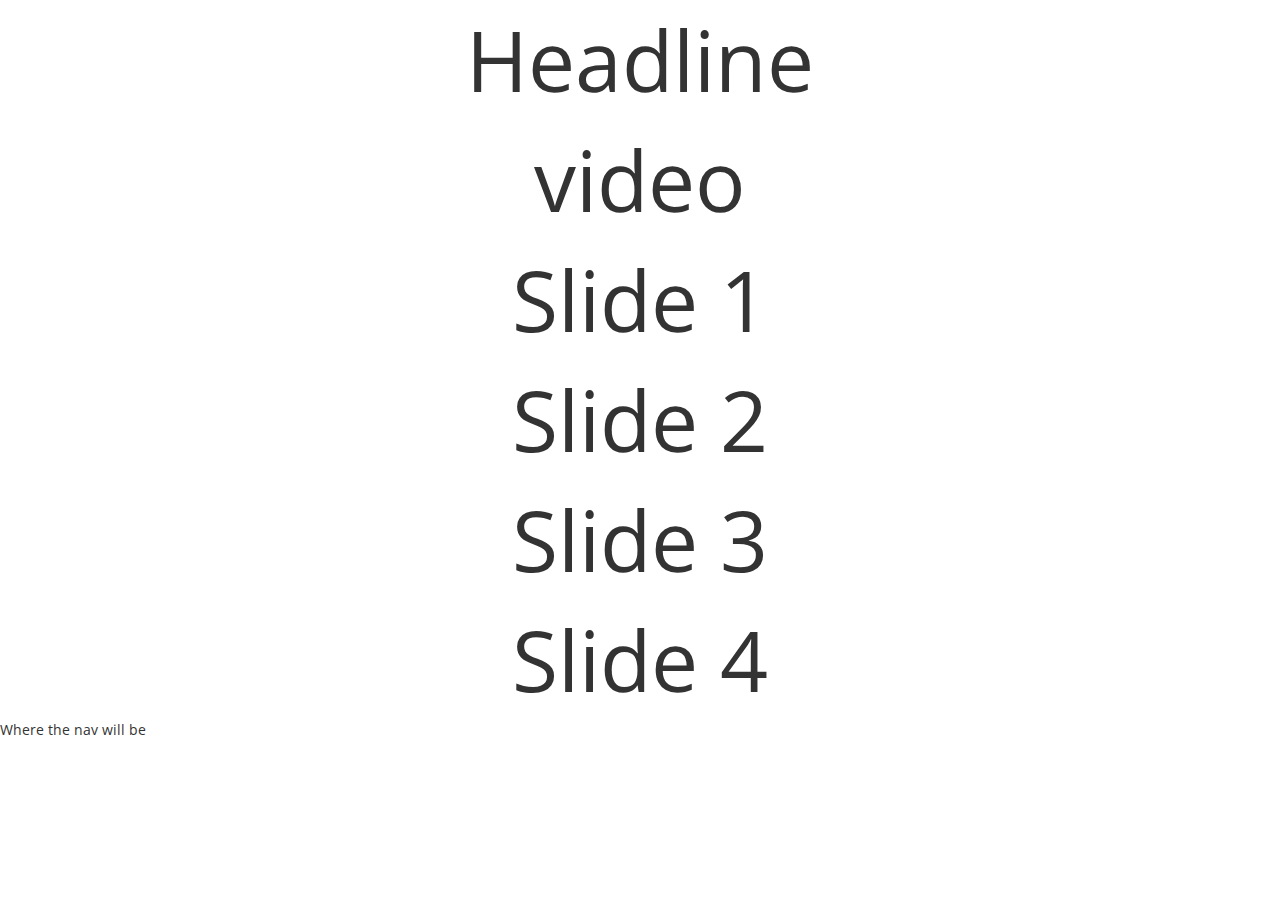
==== sodo/fullPage.js-master 2/index.html @ b24ce000 "horizontal" ====
<!DOCTYPE html>
<html>
<head>
  <link href='https://fonts.googleapis.com/css?family=Open+Sans' rel='stylesheet' type='text/css'>

  <link rel="stylesheet" type="text/css" href="jquery.fullPage.css" />

  <script src="http://ajax.googleapis.com/ajax/libs/jquery/1.11.1/jquery.min.js"></script>

  <script src="vendors/jquery.easings.min.js"></script>
  <link rel="stylesheet" href="http://maxcdn.bootstrapcdn.com/bootstrap/3.3.6/css/bootstrap.min.css">
  <script type="text/javascript" src="jquery.fullPage.js"></script>
  <link rel="stylesheet" type="text/css" href="sodo.css" />

  <script src="sodo.js"></script>
</head>
<body>
  <div id="fullpage">
    <div class="section">
        <div class="slide">Headline</div>
        <div class="slide">video</div>
        <div class="slide" id="slide1"> Slide 1 </div>
        <div class="slide" id="slide2"> Slide 2 </div>
        <div class="slide" id="slide3"> Slide 3 </div>
        <div class="slide" id="slide4"> Slide 4 </div>
    </div>
    <div id="nav">Where the nav will be</div>
    <div id="myProgressbar" class="progress">
        <div class="progress-bar" role="progressbar" aria-valuenow="0" aria-valuemin="0" aria-valuemax="100" style="width: 0%;">
          <span class="sr-only">0% Complete</span>
        </div>
    </div>
  </div>
</body>
</html>
---- sodo/fullPage.js-master 2/sodo.css ----
* {
  font-family:'Open Sans', Helvetica, sans-serif;
}

.section {
  font-size: 6em;
  text-align: center;
}

#slide1 {
  background-image: url('../pictures/muralpic_3.jpg');
}

#slide2 {
  background-image: url('../pictures/muralpic_6.jpg');
}

#slide3 {
  background-image: url('../pictures/muralpic_4.jpg');
}

#slide4 {
  background-image: url('../pictures/muralpic_5.jpg');
}

.slide {
  background-repeat: no-repeat;
  background-position: center;
  background-size: cover;
}

#myProgressbar{
  z-index: 999;
  position: fixed;
  top: 0%;
}
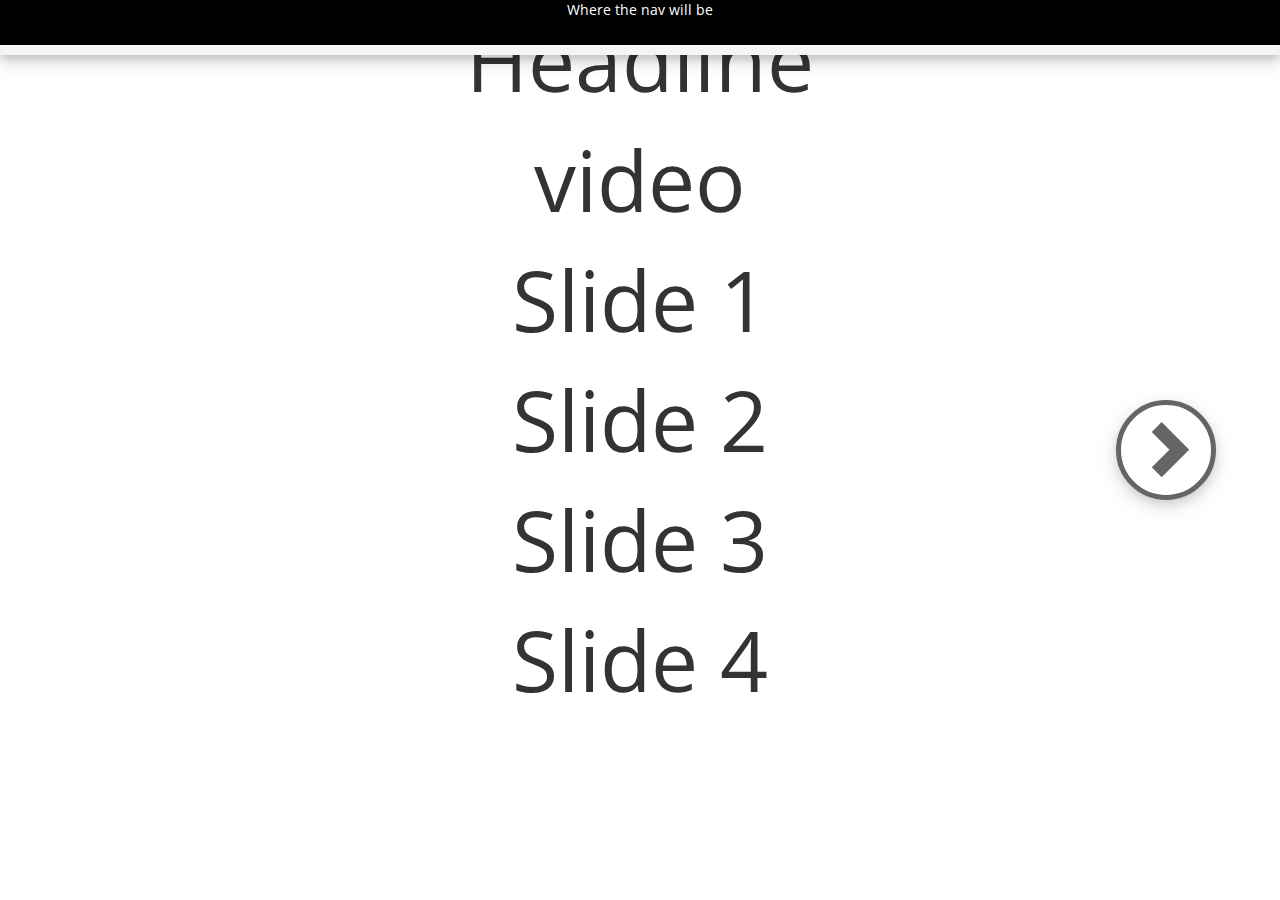
==== commit 75672078: "ever" ====
--- a/sodo/fullPage.js-master 2/index.html
+++ b/sodo/fullPage.js-master 2/index.html
@@ -2,13 +2,10 @@
 <html>
 <head>
   <link href='https://fonts.googleapis.com/css?family=Open+Sans' rel='stylesheet' type='text/css'>
-
+  <link rel="stylesheet" href="http://maxcdn.bootstrapcdn.com/bootstrap/3.3.6/css/bootstrap.min.css">
   <link rel="stylesheet" type="text/css" href="jquery.fullPage.css" />
-
   <script src="http://ajax.googleapis.com/ajax/libs/jquery/1.11.1/jquery.min.js"></script>
-
   <script src="vendors/jquery.easings.min.js"></script>
-  <link rel="stylesheet" href="http://maxcdn.bootstrapcdn.com/bootstrap/3.3.6/css/bootstrap.min.css">
   <script type="text/javascript" src="jquery.fullPage.js"></script>
   <link rel="stylesheet" type="text/css" href="sodo.css" />
 
@@ -30,6 +27,10 @@
           <span class="sr-only">0% Complete</span>
         </div>
     </div>
+    <div id = "bodytitle">
+      <div class = "btn" id="back"><span class="glyphicon glyphicon-chevron-left"></span></div>
+      <div class = "btn" id="forward"><span class="glyphicon glyphicon-chevron-right"></span></div>
+    </div>
   </div>
 </body>
 </html>
--- a/sodo/fullPage.js-master 2/sodo.css
+++ b/sodo/fullPage.js-master 2/sodo.css
@@ -29,8 +29,67 @@
   background-size: cover;
 }
 
-#myProgressbar{
-  z-index: 999;
+#myProgressbar {
+  z-index: 99;
+  position: fixed;
+  top: 5vh;
+  width: 100%;
+  box-shadow: 0 4px 8px 0 rgba(0, 0, 0, 0.2), 0 6px 20px 0 rgba(0, 0, 0, 0.19);
+  border-radius: 0px;
+  height: 10px;
+}
+
+.progress-bar{
+  background-image: none;
+  background-color: grey;
+}
+
+#nav {
   position: fixed;
   top: 0%;
+  z-index: 99;
+  width:100%;
+  height:5vh;
+  color:white;
+  background-color:black;
+  text-align:center;
 }
+.btn {
+  width:100px;
+  height:100px;
+  border-radius:100%;
+  border: 5px solid black;
+  font-size: 60px;
+  opacity: 0.6;
+  color: black;
+  background-color: white;
+  box-shadow: 0 4px 8px 0 rgba(0, 0, 0, 0.2), 0 6px 20px 0 rgba(0, 0, 0, 0.19);
+}
+
+.glyphicon {
+<<<<<<< Updated upstream
+  text-align: center;
+}
+
+.btn:hover {
+  opacity: .85;
+  box-shadow: 0 4px 8px 0 rgba(0, 0, 0, 0.2), 0 6px 20px 0 rgba(0, 0, 0, 0.19);
+}
+
+#bodytitle {
+  z-index: 999;
+  width:100%;
+  position:absolute;
+  top:50%;
+  transform:translateY(-50%);
+}
+
+#back {
+  float:left;
+  margin-left: 5%;
+}
+
+#forward {
+  float: right;
+  margin-right: 5%;
+}
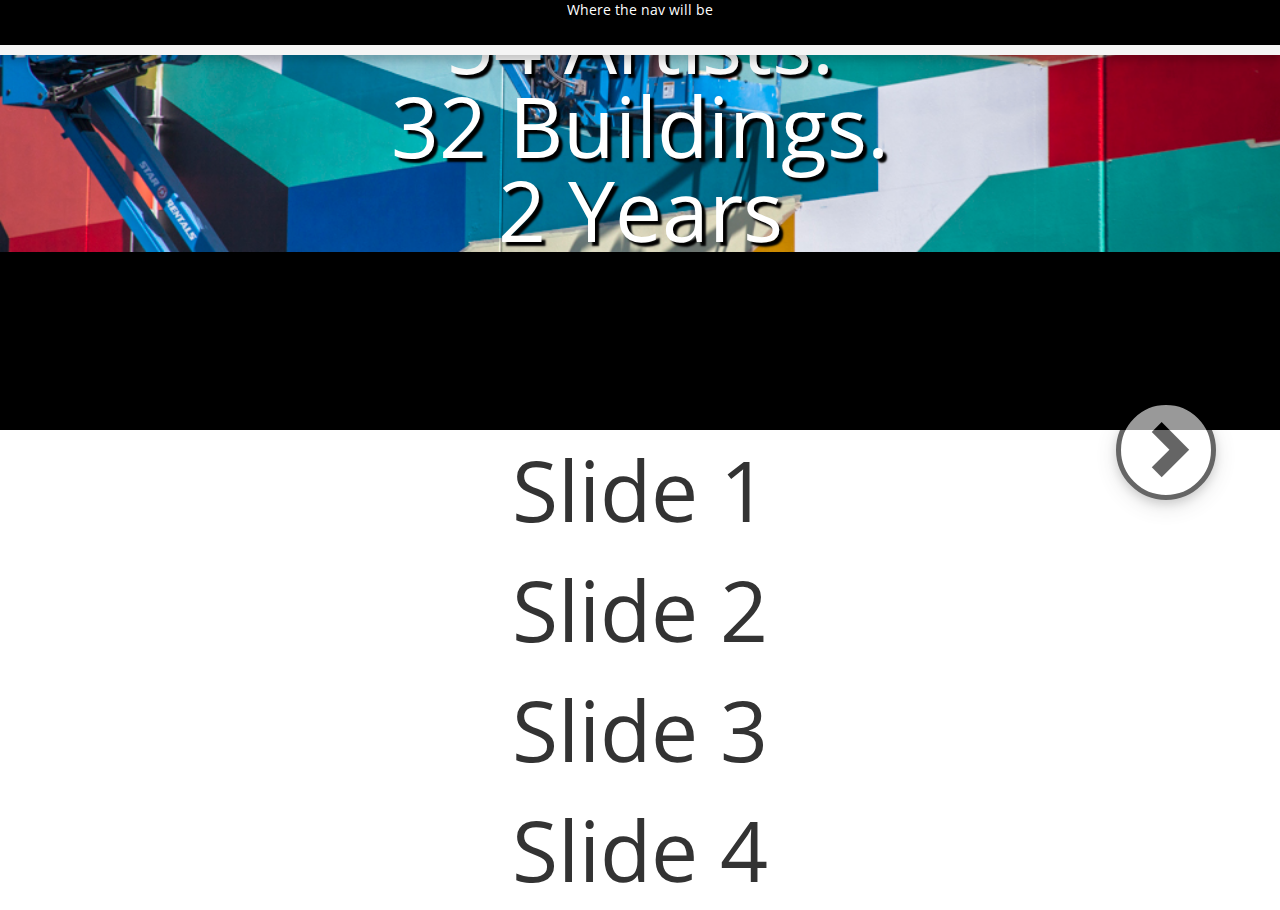
==== commit 2de28984: "videos and a title" ====
--- a/sodo/fullPage.js-master 2/index.html
+++ b/sodo/fullPage.js-master 2/index.html
@@ -14,9 +14,14 @@
 <body>
   <div id="fullpage">
     <div class="section">
-        <div class="slide">Headline</div>
-        <div class="slide">video</div>
-        <div class="slide" id="slide1"> Slide 1 </div>
+        <div class="slide" id="intro"><span id="tagline">54 Artists.<br/>32 Buildings.<br/>2 Years</span></div>
+        <div class="slide video" width="200%">
+          <video daa-autoplay id="bgvideo">
+              <source src="videos/sodovid.mp4" type="video/mp4">
+              Your browser does not support the video tag<br/>:(
+          </video>
+        </div>
+        <div class="slide" id="slide1"> Slide 1</div>
         <div class="slide" id="slide2"> Slide 2 </div>
         <div class="slide" id="slide3"> Slide 3 </div>
         <div class="slide" id="slide4"> Slide 4 </div>
--- a/sodo/fullPage.js-master 2/sodo.css
+++ b/sodo/fullPage.js-master 2/sodo.css
@@ -1,12 +1,23 @@
 * {
   font-family:'Open Sans', Helvetica, sans-serif;
 }
+
 
 .section {
   font-size: 6em;
   text-align: center;
 }
 
+.video {
+  background-color:black;
+}
+
+#intro {
+  background-image: url('../pictures/introimage.jpg');
+  color:white;
+  line-height:100%;
+  text-shadow: 4px 4px 2px black;
+}
 #slide1 {
   background-image: url('../pictures/muralpic_3.jpg');
 }
@@ -92,4 +103,12 @@
 #forward {
   float: right;
   margin-right: 5%;
+
+#tagline {
+  position:absolute;
+  left:16.67%;
+  transform:translateX(-100%);
+  top:80%;
+  font-size:65px;
+  line-height:90%;
 }
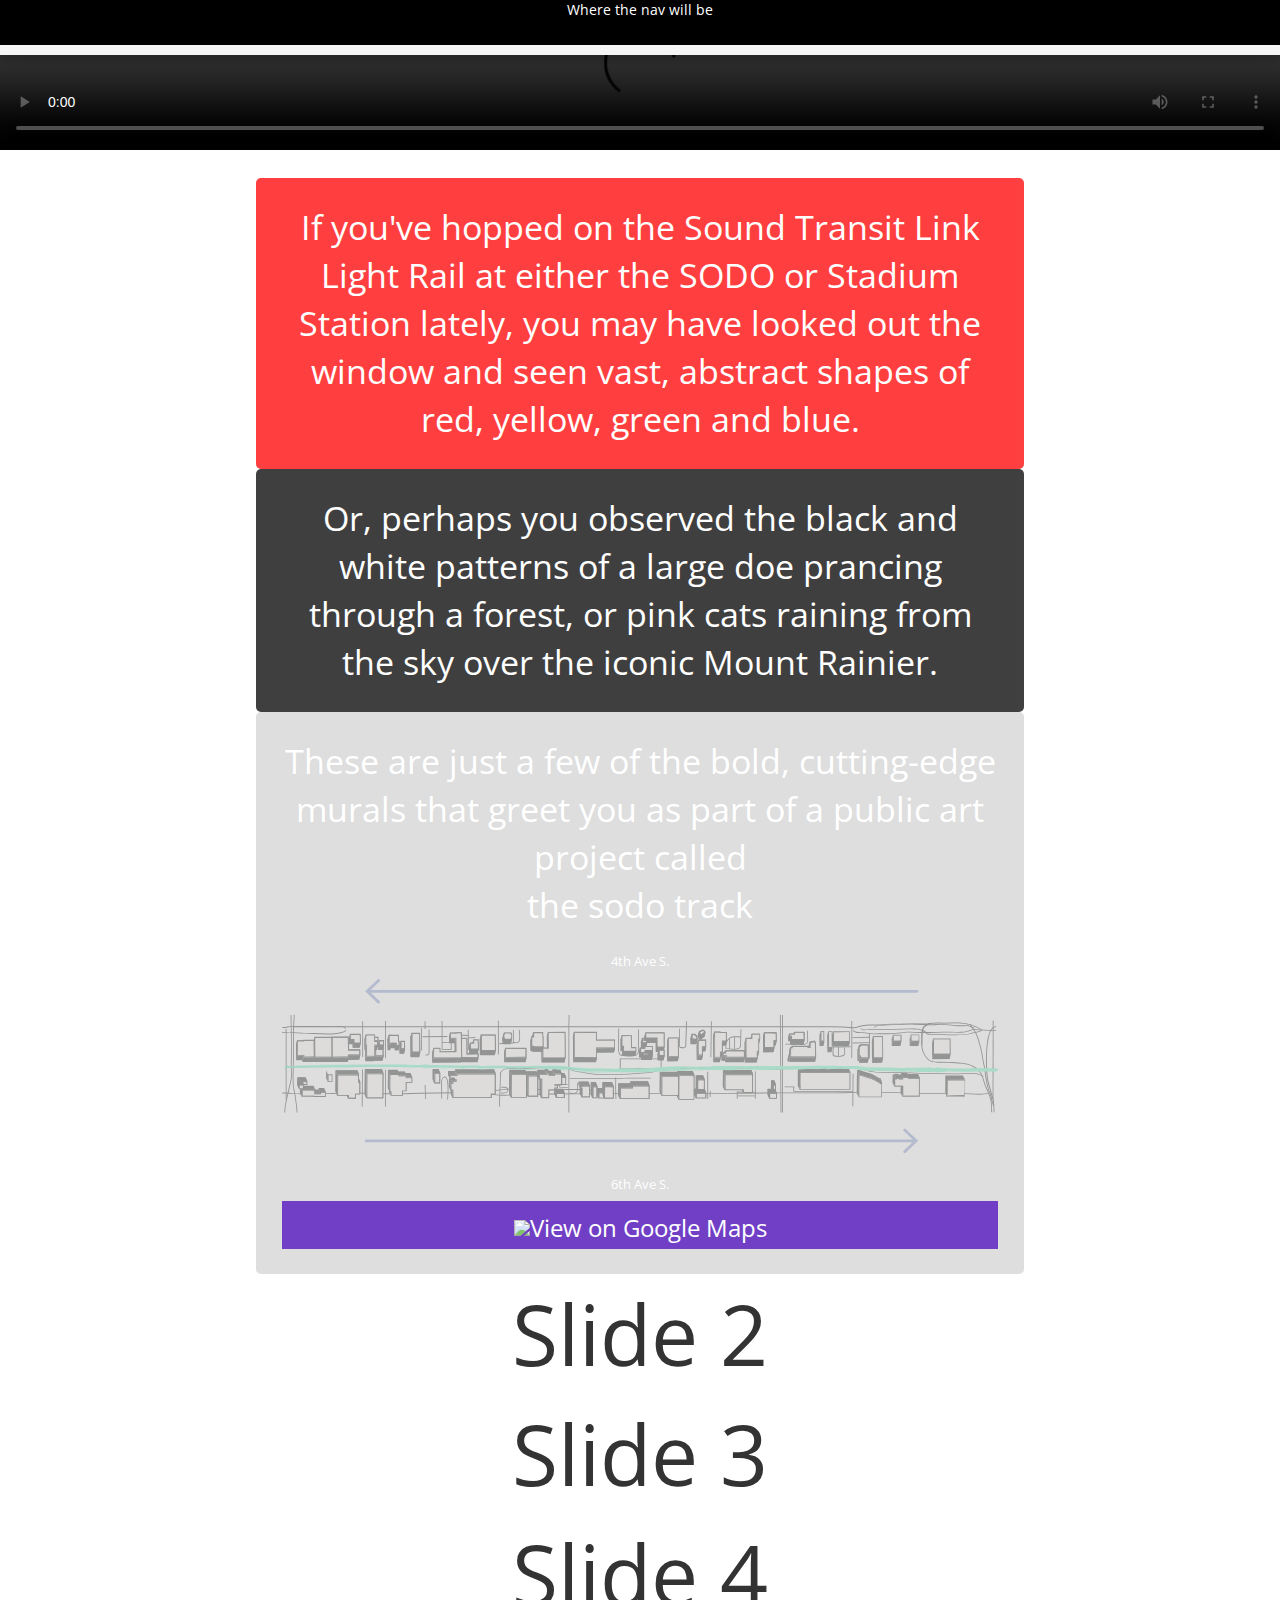
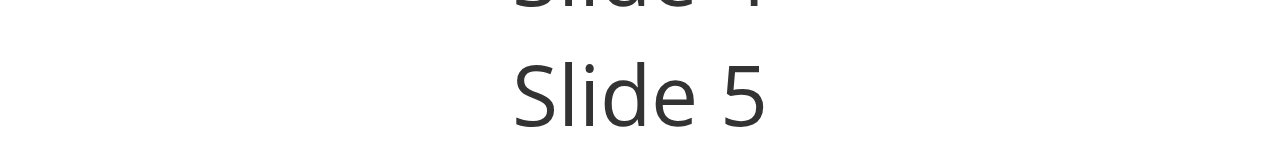
==== commit e686839a: "milestone: content placed" ====
--- a/sodo/fullPage.js-master 2/index.html
+++ b/sodo/fullPage.js-master 2/index.html
@@ -14,17 +14,41 @@
 <body>
   <div id="fullpage">
     <div class="section">
-        <div class="slide" id="intro"><span id="tagline">54 Artists.<br/>32 Buildings.<br/>2 Years</span></div>
-        <div class="slide video" width="200%">
-          <video daa-autoplay id="bgvideo">
+        <div class="slide" id="intro"><p id="head"><span id="wg">WHAT'S GOOD 206</span><br /><span id="tagline">ART IN<br /><span class="motion">MOTION</span></p></div>
+        <div class="slide video">
+          <video controls data-autoplay id="bgvideo" width="100%">
               <source src="videos/sodovid.mp4" type="video/mp4">
               Your browser does not support the video tag<br/>:(
           </video>
         </div>
-        <div class="slide" id="slide1"> Slide 1</div>
+        <div class="slide" id="blurb1">
+                <div class = "longtext">
+                  <span class = "clear">If you&#39ve hopped on the Sound Transit Link Light Rail at either the SODO or Stadium Station lately,
+                you may have looked out the window and seen vast, abstract shapes of red, yellow, green and blue.</span>
+              </div>
+        </div>
+        <div class="slide" id="slide1">
+                <div class = "longtext black">
+                  <span class = "clear">Or, perhaps you observed the black and white patterns of a large doe prancing through a forest,
+                    or pink cats raining from the sky over the iconic Mount Rainier.</span>
+                </div>
+        </div>
+        <div class="slide" id="blurb2">
+            <div class = "longtext grey shadow">
+              These are just a few of the bold, cutting-edge murals that greet you as part of a public art project called <br/><a href="http://sodotrack.com/" target="_blank">the sodo track</a>
+              <br/>
+              <span class = "small">4th Ave S.</span>
+              <img src="../pictures/sodo_map.svg"/>
+              <span class = "small">6th Ave S.</span>
+              <a href = "https://www.google.com/maps/preview/@47.5794181,-122.3275727,17.52z"><div id = "mapsButton">
+                <img src="../pictures/locationmarker.png"/ width="5%"><span class = "medium">View on Google Maps</span>
+              </div></a>
+            </div>
+        </div>
         <div class="slide" id="slide2"> Slide 2 </div>
         <div class="slide" id="slide3"> Slide 3 </div>
         <div class="slide" id="slide4"> Slide 4 </div>
+        <div class="slide" id="slide5"> Slide 5 </div>
     </div>
     <div id="nav">Where the nav will be</div>
     <div id="myProgressbar" class="progress">
@@ -33,8 +57,8 @@
         </div>
     </div>
     <div id = "bodytitle">
-      <div class = "btn" id="back"><span class="glyphicon glyphicon-chevron-left"></span></div>
-      <div class = "btn" id="forward"><span class="glyphicon glyphicon-chevron-right"></span></div>
+      <div class = "btn" id="back"><span class="glyphicon glyphicon-chevron-left" style="vertical-align: middle display: table-cell"></span></p></div>
+      <div class = "btn start" id="forward"><p class="text-center">START<span class="glyphicon glyphicon-chevron-right" style="vertical-align: middle display: table-cell"></span></p></div>
     </div>
   </div>
 </body>
--- a/sodo/fullPage.js-master 2/sodo.css
+++ b/sodo/fullPage.js-master 2/sodo.css
@@ -9,21 +9,32 @@
 }
 
 .video {
-  background-color:black;
+  background-color:white;
 }
 
 #intro {
-  background-image: url('../pictures/introimage.jpg');
-  color:white;
-  line-height:100%;
-  text-shadow: 4px 4px 2px black;
-}
+  background-image:
+    linear-gradient(
+      rgba(4, 174, 189, 0.5),
+      rgba(4, 174, 189, 0.5)
+    ), url('../pictures/introimage.jpg');
+  color:white;
+}
+
+#head {
+  line-height:50%;
+  text-align: left;
+  position:absolute;
+  left:1.5%;
+  top:35%;
+}
+
 #slide1 {
+  background-image: url('../pictures/muralpic_6.jpg');
+}
+
+#slide2 {
   background-image: url('../pictures/muralpic_3.jpg');
-}
-
-#slide2 {
-  background-image: url('../pictures/muralpic_6.jpg');
 }
 
 #slide3 {
@@ -34,6 +45,9 @@
   background-image: url('../pictures/muralpic_5.jpg');
 }
 
+#blurb1 {
+  background-image: url('../pictures/muralpic_2.jpg');
+}
 .slide {
   background-repeat: no-repeat;
   background-position: center;
@@ -52,7 +66,7 @@
 
 .progress-bar{
   background-image: none;
-  background-color: grey;
+  background-color: rgb(224, 16, 98);
 }
 
 #nav {
@@ -65,21 +79,23 @@
   background-color:black;
   text-align:center;
 }
+
 .btn {
-  width:100px;
-  height:100px;
-  border-radius:100%;
-  border: 5px solid black;
-  font-size: 60px;
-  opacity: 0.6;
-  color: black;
-  background-color: white;
-  box-shadow: 0 4px 8px 0 rgba(0, 0, 0, 0.2), 0 6px 20px 0 rgba(0, 0, 0, 0.19);
-}
-
-.glyphicon {
-<<<<<<< Updated upstream
-  text-align: center;
+  transition:         color .25s;
+  height:60px;
+  font-size: 30px;
+  border-radius: 0px;
+  /*box-shadow: 0 4px 8px 0 rgba(0, 0, 0, 0.2), 0 6px 20px 0 rgba(0, 0, 0, 0.19);*/
+}
+
+#back {
+  width:60px;
+  float: left;
+}
+
+#forward{
+  width:160px;
+  float:right;
 }
 
 .btn:hover {
@@ -88,27 +104,116 @@
 }
 
 #bodytitle {
+  width: 220px;
+  height: 60px;
   z-index: 999;
-  width:100%;
   position:absolute;
-  top:50%;
-  transform:translateY(-50%);
-}
-
-#back {
-  float:left;
-  margin-left: 5%;
-}
-
-#forward {
-  float: right;
-  margin-right: 5%;
+  bottom: 2.5%;
+  right: 2.5%;
+}
 
 #tagline {
-  position:absolute;
-  left:16.67%;
-  transform:translateX(-100%);
-  top:80%;
-  font-size:65px;
-  line-height:90%;
-}
+  font-size:130px;
+  line-height:100%;
+  font-weight: 900;
+}
+
+#bgvideo {
+  background-color:black;
+}
+
+.motion {
+  font-style: italic;
+}
+
+#wg {
+  font-size: 30px;
+}
+
+.start {
+  color: white;
+  border: 1px solid white;
+}
+
+.start:hover {
+  background-color: white;
+  color: #2F4F4F
+}
+
+.glyphicon {
+  position: relative;
+  top: 3px;
+}
+
+.faf {
+  border-left: 1px solid #2F4F4F;
+}
+
+.faf:hover, #back:hover {
+  background-color: #2F4F4F;
+  color: white;
+}
+
+.longtext {
+  color:white;
+  font-size:0.4em;
+  background-color:red;
+  opacity:0.75;
+  border-radius:5px;
+  padding:2%;
+  width:60%;
+  margin-left:50%;
+  transform:translateX(-50%);
+  float:top;
+}
+
+.clear {
+  opacity:2;
+}
+
+.black {
+  background-color:black;
+}
+
+.grey {
+  background-color:#d3d3d3;
+}
+
+.small {
+  font-size:0.4em;
+}
+
+.medium {
+  font-size:0.7em;
+}
+
+.shadow {
+
+}
+#mapsButton {
+  background-color:#4200b3;
+}
+
+#mapsButton:hover {
+  cursor:pointer;
+  animation-name:slowfade;
+  animation-duration:.3s;
+  animation-fill-mode:forwards;
+  border-radius:3px;
+}
+
+@keyframes slowfade {
+  to {
+    background-color:#5e00ff;
+  }
+}
+
+a {
+  text-decoration:none;
+  color:white;
+}
+
+a:hover {
+  text-decoration:none;
+  color:white;
+}
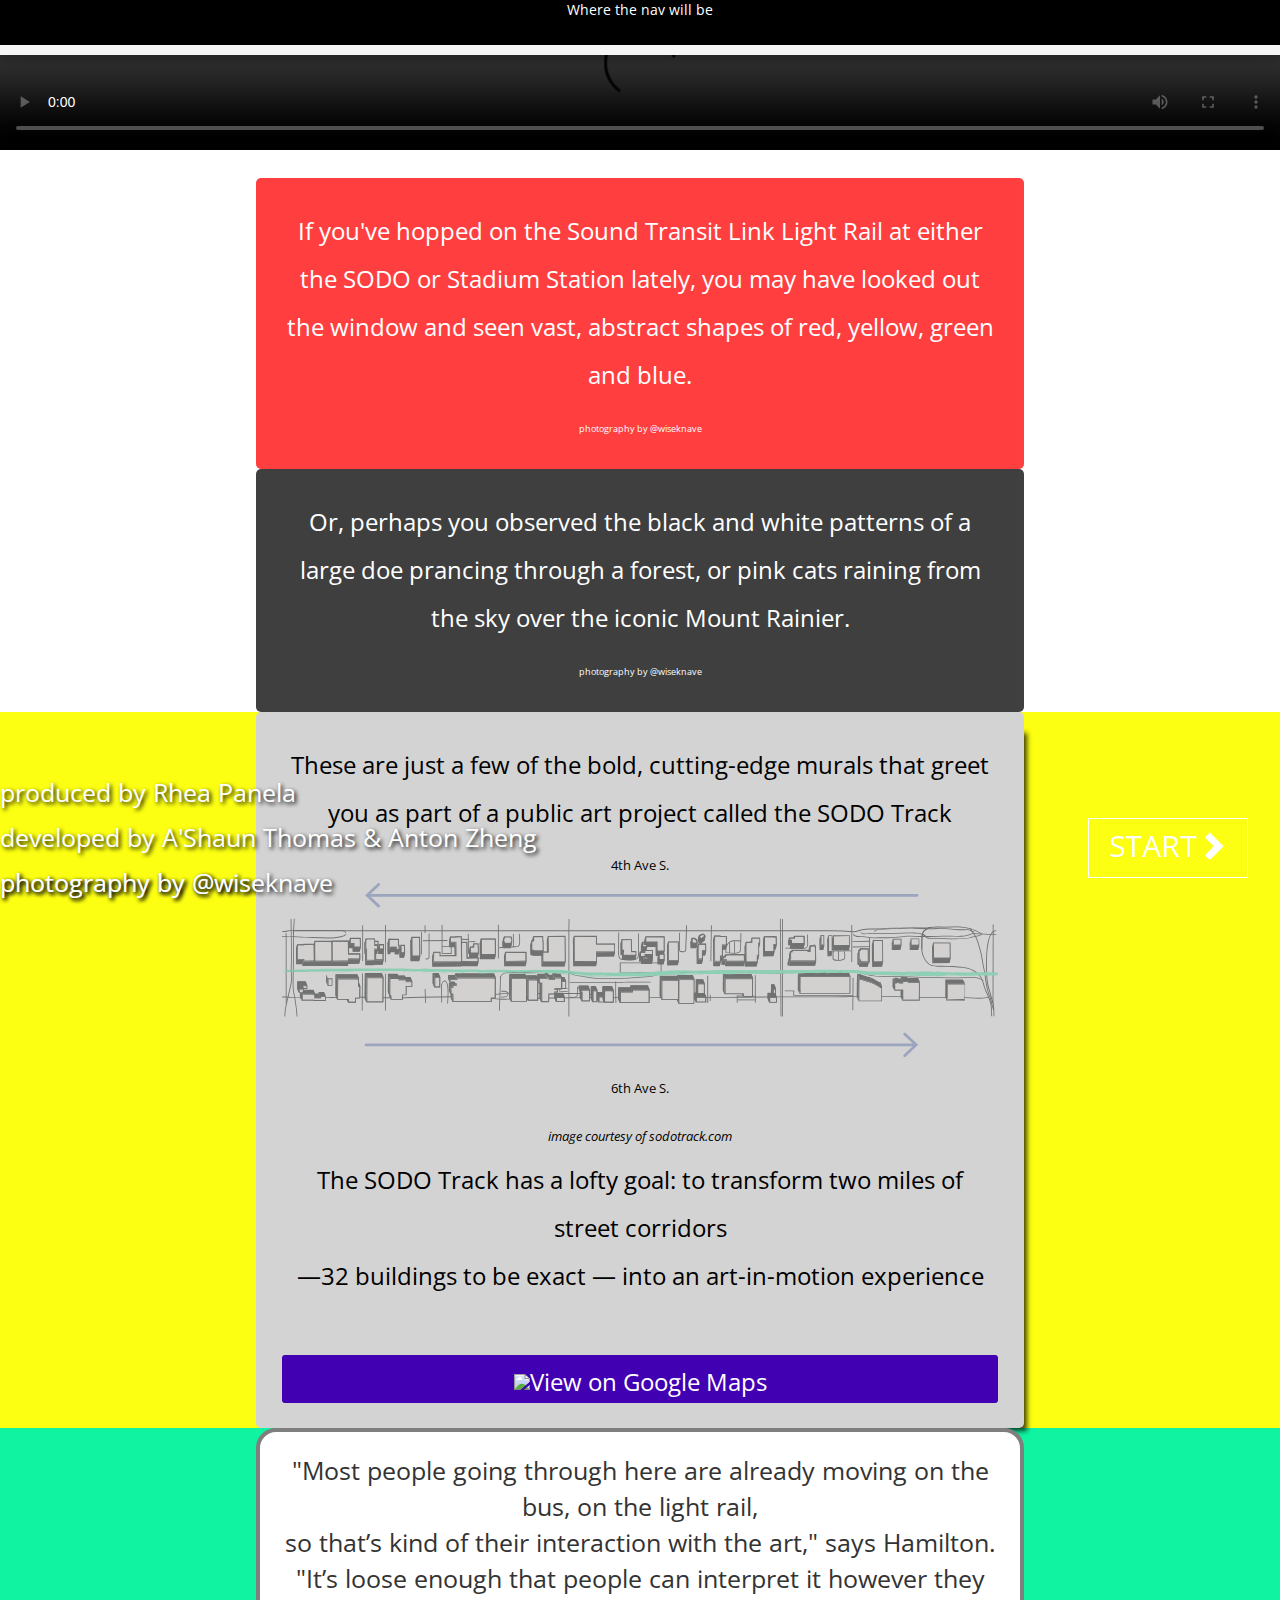
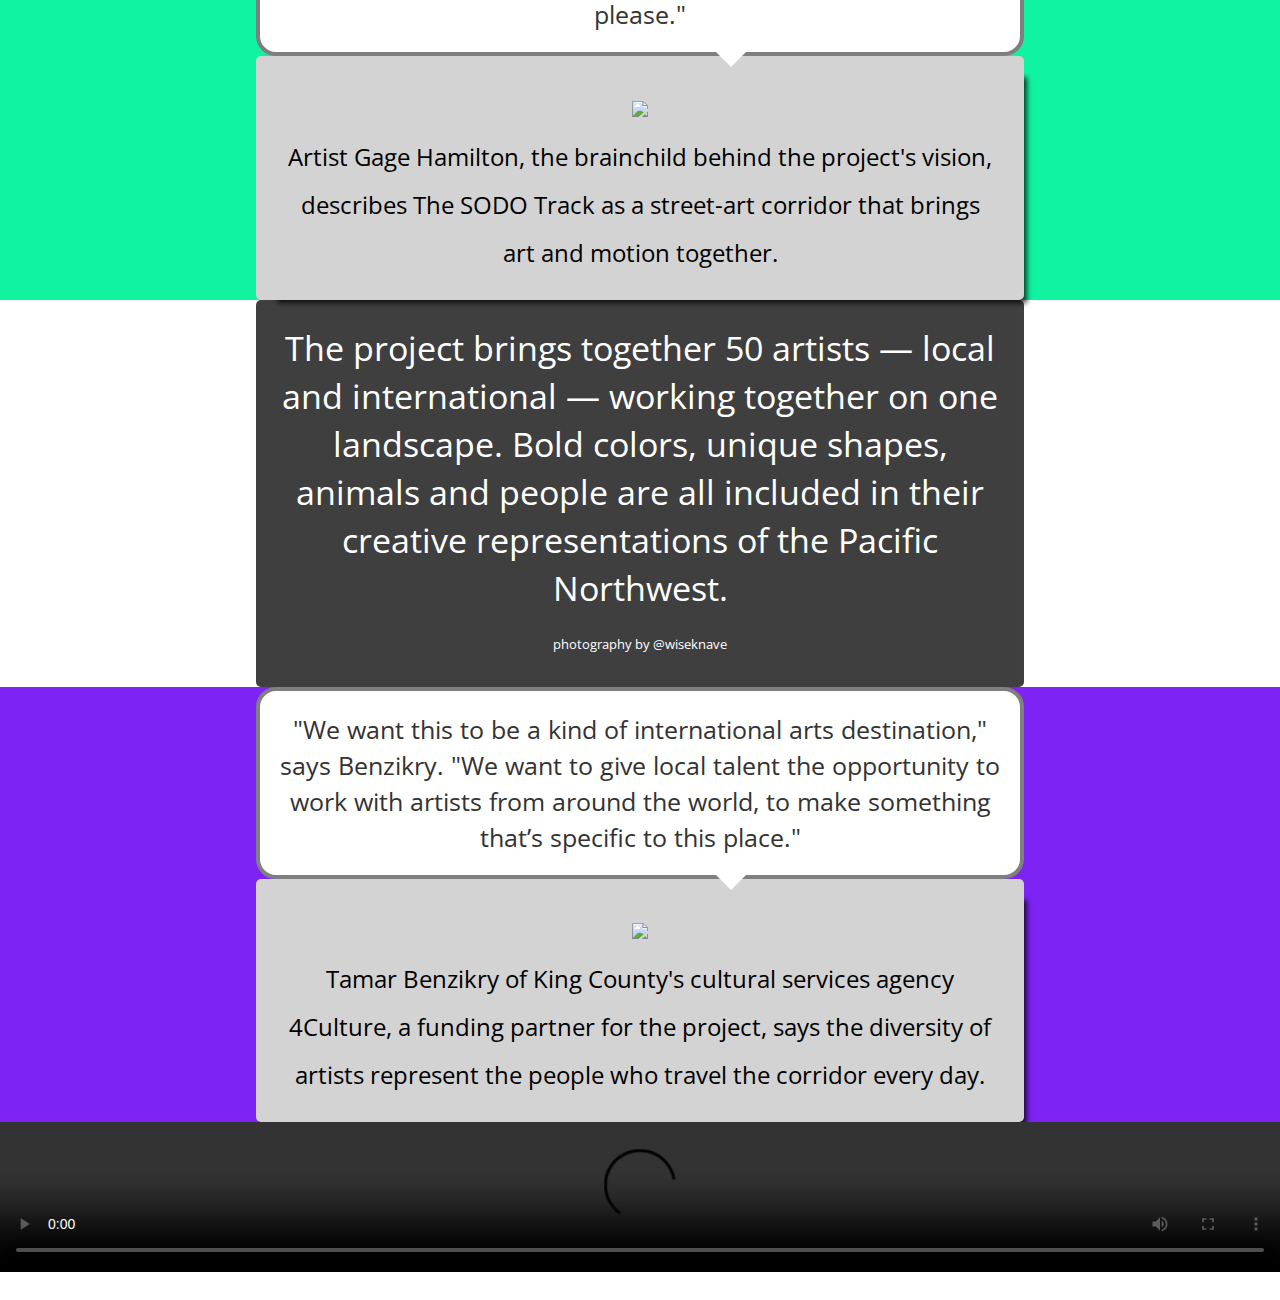
==== commit 5dcf682b: "resizing" ====
--- a/sodo/fullPage.js-master 2/index.html
+++ b/sodo/fullPage.js-master 2/index.html
@@ -14,7 +14,10 @@
 <body>
   <div id="fullpage">
     <div class="section">
-        <div class="slide" id="intro"><p id="head"><span id="wg">WHAT'S GOOD 206</span><br /><span id="tagline">ART IN<br /><span class="motion">MOTION</span></p></div>
+        <div class="slide" id="intro"><p id="head"><span id="wg">WHAT'S GOOD 206</span><br /><span id="tagline">ART IN<br /><span class="motion">MOTION</span></p>
+        <footer>photography by <a href = "https://www.instagram.com/wiseknave/">@wiseknave</a></footer>
+
+        </div>
         <div class="slide video">
           <video controls data-autoplay id="bgvideo" width="100%">
               <source src="videos/sodovid.mp4" type="video/mp4">
@@ -23,32 +26,84 @@
         </div>
         <div class="slide" id="blurb1">
                 <div class = "longtext">
-                  <span class = "clear">If you&#39ve hopped on the Sound Transit Link Light Rail at either the SODO or Stadium Station lately,
-                you may have looked out the window and seen vast, abstract shapes of red, yellow, green and blue.</span>
+                  <span class = "medium">If you&#39ve hopped on the Sound Transit Link Light Rail at either the SODO or Stadium Station lately,
+                you may have looked out the window and seen vast, abstract shapes of red, yellow, green and blue.<br/>
+              <span class = "small">photography by <a href = "https://www.instagram.com/wiseknave/">@wiseknave</a></span>
+              </span>
               </div>
+
         </div>
         <div class="slide" id="slide1">
                 <div class = "longtext black">
-                  <span class = "clear">Or, perhaps you observed the black and white patterns of a large doe prancing through a forest,
-                    or pink cats raining from the sky over the iconic Mount Rainier.</span>
+                  <span class = "medium">Or, perhaps you observed the black and white patterns of a large doe prancing through a forest,
+                    or pink cats raining from the sky over the iconic Mount Rainier.<br/>
+                  <span class = "small">photography by <a href = "https://www.instagram.com/wiseknave/">@wiseknave</a></span></span>
                 </div>
+
         </div>
         <div class="slide" id="blurb2">
-            <div class = "longtext grey shadow">
-              These are just a few of the bold, cutting-edge murals that greet you as part of a public art project called <br/><a href="http://sodotrack.com/" target="_blank">the sodo track</a>
-              <br/>
+
+            <div class = "longtext grey shadow full">
+              <span class = "textshadow medium" style="text-align: justify;">These are just a few of the bold, cutting-edge murals that greet you as part of a public art project called</span><a href="http://sodotrack.com/" target="_blank" class="medium"> the SODO Track</a><br>
               <span class = "small">4th Ave S.</span>
               <img src="../pictures/sodo_map.svg"/>
-              <span class = "small">6th Ave S.</span>
-              <a href = "https://www.google.com/maps/preview/@47.5794181,-122.3275727,17.52z"><div id = "mapsButton">
-                <img src="../pictures/locationmarker.png"/ width="5%"><span class = "medium">View on Google Maps</span>
+              <span class = "small">6th Ave S.</span><br/>
+            <span class = "small"><i>image courtesy of sodotrack.com</i></a></span><br/>
+              <span class = "medium">The SODO Track has a lofty goal: to transform two miles of street corridors<br>&#8212;32 buildings to be exact &#8212;
+              into an art-in-motion experience</span>
+              <p class = "spacehack">-</p>
+              <a href = "https://www.google.com/maps/preview/@47.5794181,-122.3275727,17.52z" target="_blank"><div id = "mapsButton">
+                <img src="../pictures/locationmarker.png"/ width="5%"><span class = "medium"><span style = "color:white;">View on Google Maps</span></span>
               </div></a>
             </div>
         </div>
-        <div class="slide" id="slide2"> Slide 2 </div>
-        <div class="slide" id="slide3"> Slide 3 </div>
-        <div class="slide" id="slide4"> Slide 4 </div>
-        <div class="slide" id="slide5"> Slide 5 </div>
+        <div class="slide" id="slide2">
+          <div class="bubble">
+            &#34;Most people going through here are already moving on the bus, on the light rail,<br/>
+            so that&#8217;s kind of their interaction with the art,&#34; says Hamilton.<br/>
+            &#34;It&#8217;s loose enough that people can interpret it however they please.&#34;
+
+          </div>
+          <div class = "longtext grey shadow full">
+            <div><img src="../pictures/gage.gif" style="width: 100%" /></div>
+            <div><span class = "medium">Artist Gage Hamilton, the brainchild behind the project&#39s vision,
+            describes The SODO Track as a street-art corridor that brings art and motion together.</span>
+            </div>
+          </div>
+        </div>
+        <div class="slide" id="slide3">
+            <div class = "longtext black">
+              The project brings together 50 artists &#8212; local and international &#8212;
+              working together on one landscape. Bold colors, unique shapes,
+              animals and people are all included in their creative representations of the Pacific Northwest.<br/>
+              <span class = "small">photography by <a href = "https://www.instagram.com/wiseknave/">@wiseknave</a></span>
+            </div>
+        </div>
+        <div class="slide" id="slide4">
+          <div class="bubble">
+            &#34;We want this to be a kind of international arts destination,&#34; says Benzikry.
+            &#34;We want to give local talent the opportunity to work with artists from around the world,
+            to make something that&#8217;s specific to this place.&#34;
+          </div>
+          <div class = "longtext grey shadow full">
+            <div><img src="../pictures/temar.gif" style="width: 100%" /></div>
+            <div><span class = "medium">Tamar Benzikry of King County&#39;s cultural services agency 4Culture,
+              a funding partner for the project, says the diversity of artists represent the people who travel the corridor every day.
+            </span>
+            </div>
+          </div>
+        </div>
+        <div class="slide" id="slide5">
+          <div class="slide video">
+            <video controls data-autoplay id="bgvideo" width="100%">
+                <source src="videos/sodovid.mp4" type="video/mp4">
+                Your browser does not support the video tag<br/>:(
+            </video>
+          </div>
+          <footer>photography by <a href = "https://www.instagram.com/wiseknave/">@wiseknave</a></footer>
+          <footer id = "rhea">produced by <a href = "http://kcts9.org/rhea-panela">Rhea Panela</a></footer>
+          <footer id = "devs">developed by A'Shaun Thomas &amp; Anton Zheng </footer>
+        </div>
     </div>
     <div id="nav">Where the nav will be</div>
     <div id="myProgressbar" class="progress">
--- a/sodo/fullPage.js-master 2/sodo.css
+++ b/sodo/fullPage.js-master 2/sodo.css
@@ -34,25 +34,34 @@
 }
 
 #slide2 {
-  background-image: url('../pictures/muralpic_3.jpg');
+  background-color:	#10f4a2;
 }
 
 #slide3 {
-  background-image: url('../pictures/muralpic_4.jpg');
+  background-image: url('../pictures/muralpic_5.jpg');
 }
 
 #slide4 {
-  background-image: url('../pictures/muralpic_5.jpg');
-}
-
+  background-color: #7D24F4;
+}
+#slide5 {
+  background-image: url('../pictures/train.gif');
+}
 #blurb1 {
   background-image: url('../pictures/muralpic_2.jpg');
 }
+
+#blurb2 {
+  background-color:#FCFF11;
+}
+
+
 .slide {
   background-repeat: no-repeat;
   background-position: center;
   background-size: cover;
 }
+
 
 #myProgressbar {
   z-index: 99;
@@ -66,7 +75,7 @@
 
 .progress-bar{
   background-image: none;
-  background-color: rgb(224, 16, 98);
+  background-color: #DF3D82;
 }
 
 #nav {
@@ -177,6 +186,7 @@
 
 .grey {
   background-color:#d3d3d3;
+  color:black;
 }
 
 .small {
@@ -185,13 +195,17 @@
 
 .medium {
   font-size:0.7em;
+  text-align: justify;
 }
 
 .shadow {
-
+  -webkit-box-shadow: 12px 12px 5px -9px rgba(0,0,0,0.75);
+  -moz-box-shadow: 12px 12px 5px -9px rgba(0,0,0,0.75);
+  box-shadow: 12px 12px 5px -9px rgba(0,0,0,0.75);
 }
 #mapsButton {
   background-color:#4200b3;
+  border-radius:3px;
 }
 
 #mapsButton:hover {
@@ -209,11 +223,80 @@
 }
 
 a {
-  text-decoration:none;
-  color:white;
+  color:inherit;
 }
 
 a:hover {
-  text-decoration:none;
-  color:white;
-}
+  color:white;
+}
+
+.spacehack {
+  color:#d3d3d3;
+}
+
+
+.bubble
+{
+position: relative;
+display:inline-block;
+font-size:0.3em;
+max-width:60%;
+min-height:1.5em;
+padding: 20px;
+background: #FFFFFF;
+border: #7F7F7F solid 4px;
+-webkit-border-radius: 20px;
+-moz-border-radius: 20px;
+border-radius: 20px;
+}
+
+.bubble:after
+{
+content: "";
+position: absolute;
+bottom: -15px;
+left: 60%;
+border-style: solid;
+border-width: 15px 15px 0;
+border-color: #FFFFFF transparent;
+display: block;
+width: 0;
+z-index: 10;
+}
+
+.bubble:before
+{
+content: "";
+position: absolute;
+bottom: -19.5px;
+left: calc(60% - 3px) ;
+border-style: solid;
+border-width: 18px 18px 0;
+border-color: #7F7F7F transparent;
+display: block;
+width: 0;
+z-index: 0;
+}
+
+.yellow {
+  background-color:#CC9900;
+}
+
+footer {
+  font-size:0.3em;
+  position:absolute;
+  top:100%;
+  transform:translateY(-100%);
+  color:white;
+  text-shadow: 2px 2px 4px black;
+}
+#devs {
+  top:95%;
+}
+#rhea {
+  top:90%;
+}
+
+.full {
+  opacity:1;
+}
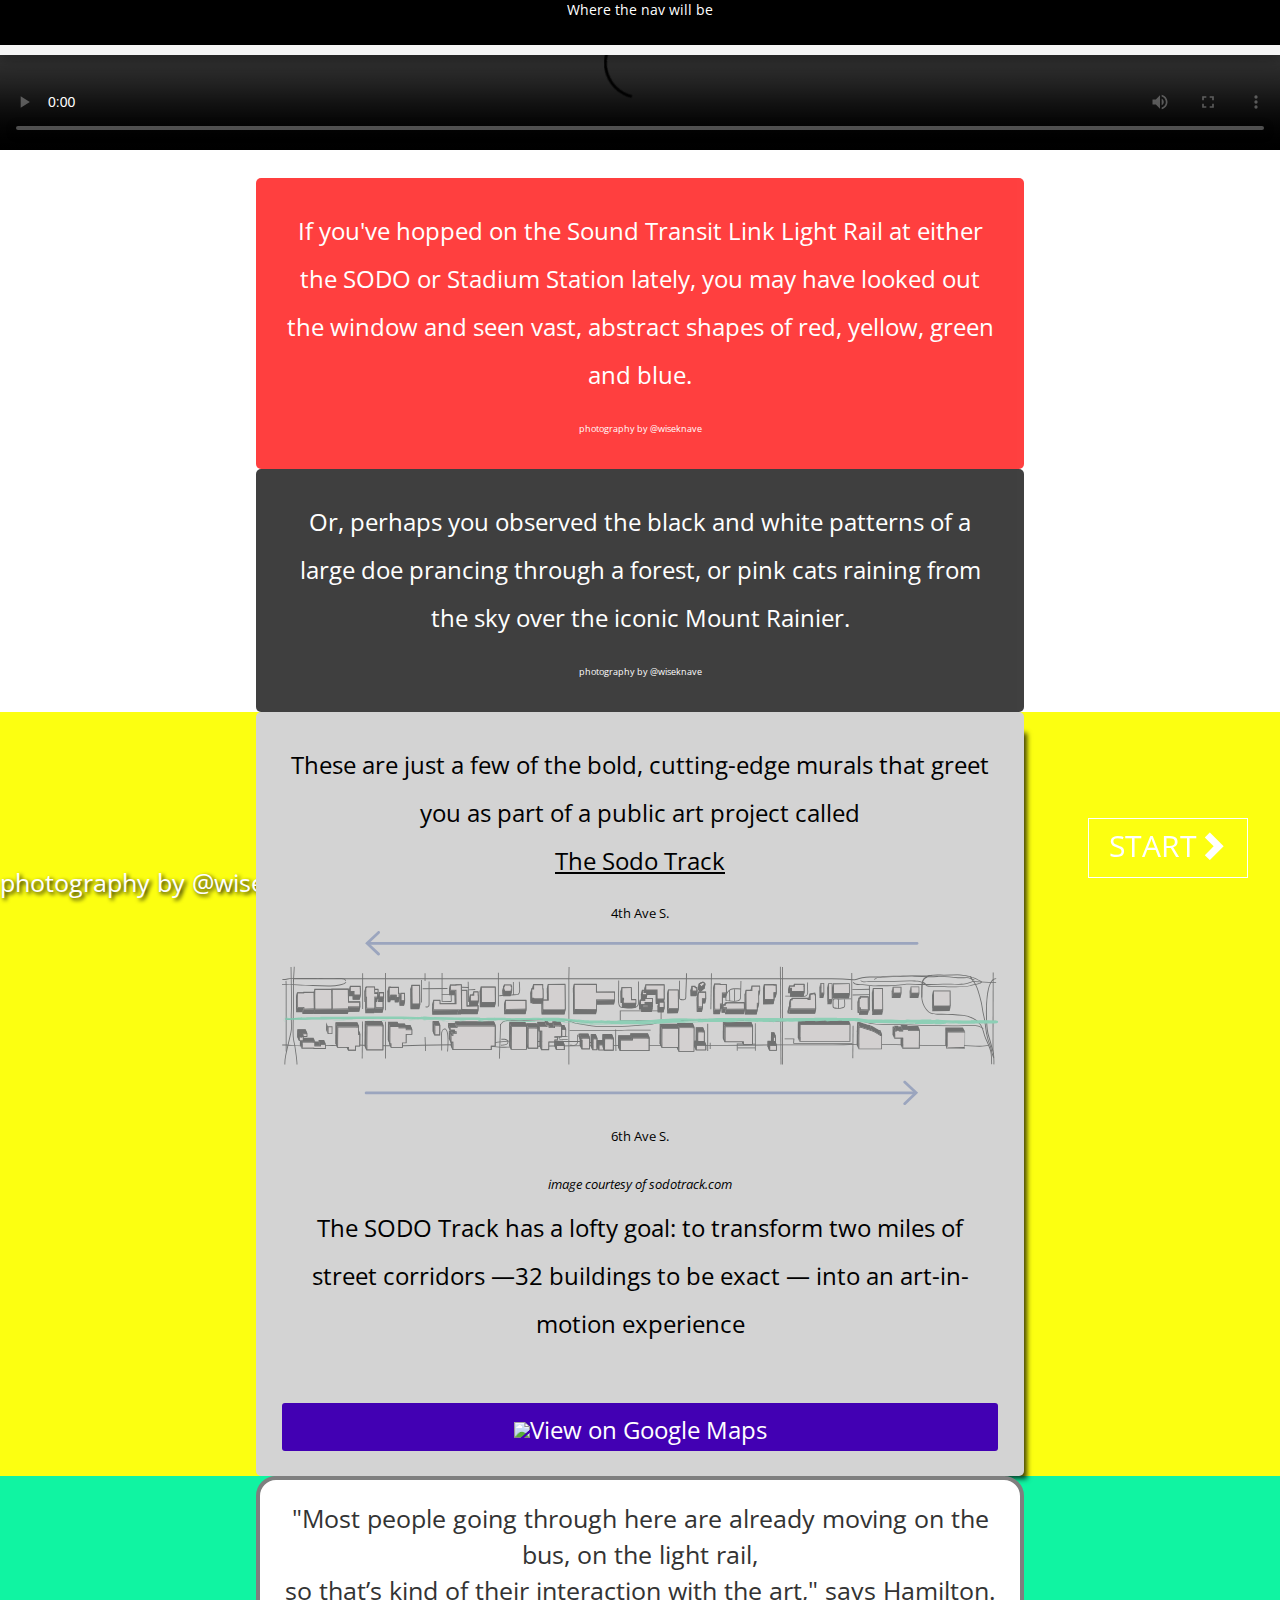
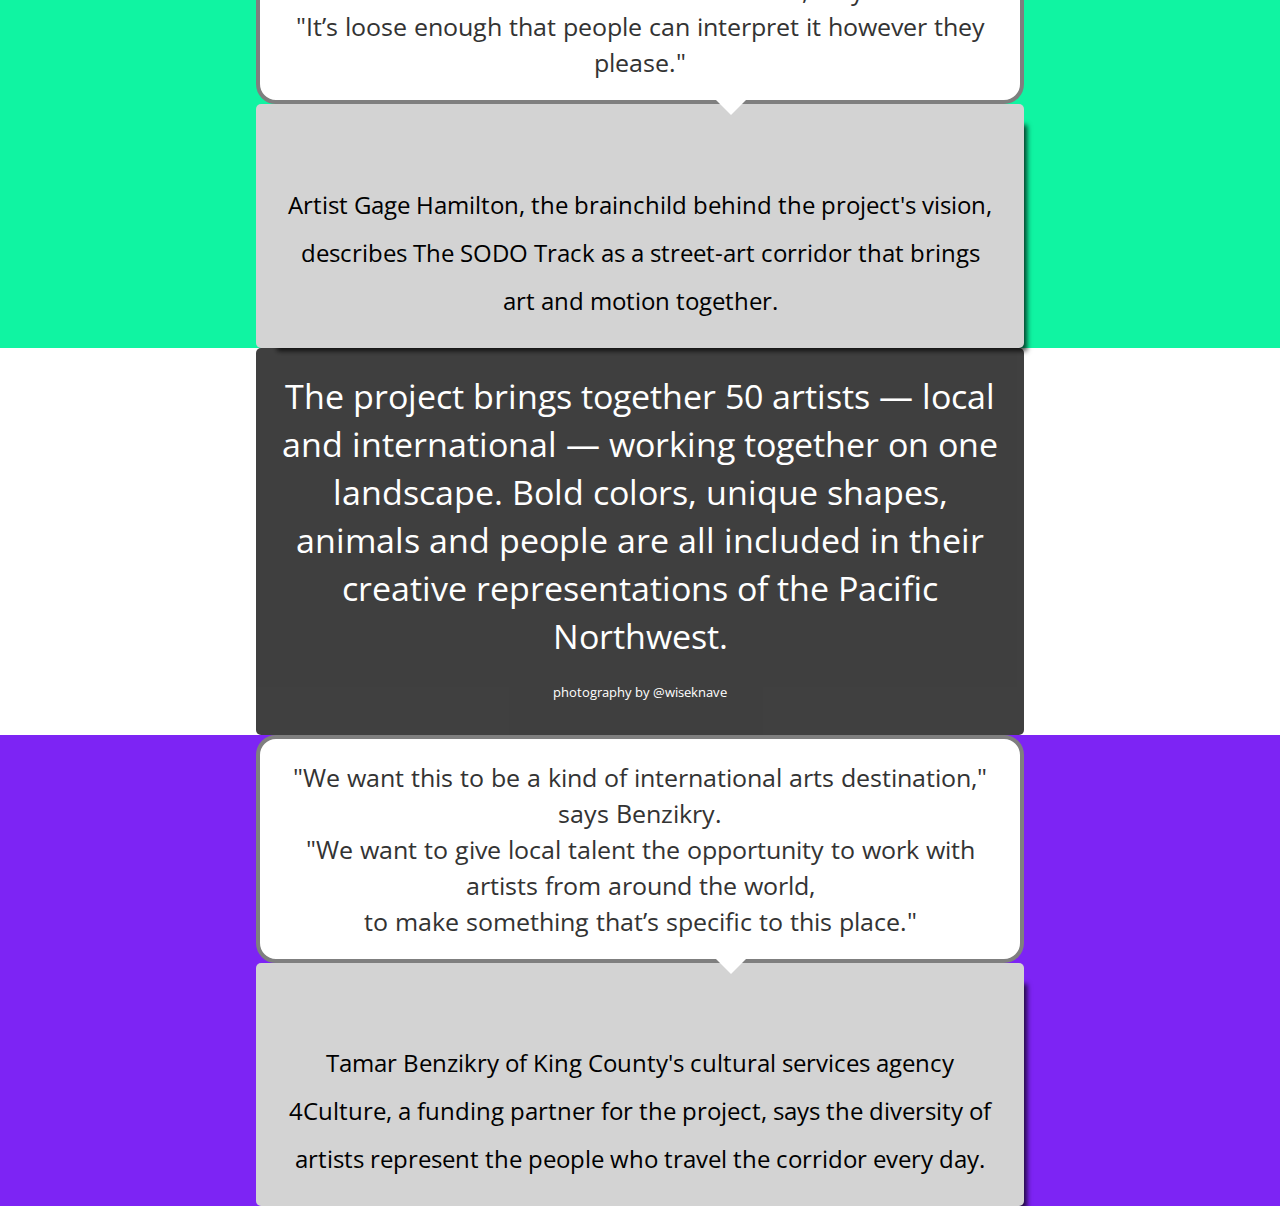
==== commit d58079f9: "Video is less jump-scary" ====
--- a/sodo/fullPage.js-master 2/index.html
+++ b/sodo/fullPage.js-master 2/index.html
@@ -44,12 +44,13 @@
         <div class="slide" id="blurb2">
 
             <div class = "longtext grey shadow full">
-              <span class = "textshadow medium" style="text-align: justify;">These are just a few of the bold, cutting-edge murals that greet you as part of a public art project called</span><a href="http://sodotrack.com/" target="_blank" class="medium"> the SODO Track</a><br>
+              <span class = "textshadow medium">These are just a few of the bold, cutting-edge murals that greet you as part of a public art project called</span> <br/><a href="http://sodotrack.com/" target="_blank" class="medium"><u>The Sodo Track</u></a>
+              <br/>
               <span class = "small">4th Ave S.</span>
               <img src="../pictures/sodo_map.svg"/>
               <span class = "small">6th Ave S.</span><br/>
             <span class = "small"><i>image courtesy of sodotrack.com</i></a></span><br/>
-              <span class = "medium">The SODO Track has a lofty goal: to transform two miles of street corridors<br>&#8212;32 buildings to be exact &#8212;
+              <span class = "medium">The SODO Track has a lofty goal: to transform two miles of street corridors &#8212;32 buildings to be exact &#8212;
               into an art-in-motion experience</span>
               <p class = "spacehack">-</p>
               <a href = "https://www.google.com/maps/preview/@47.5794181,-122.3275727,17.52z" target="_blank"><div id = "mapsButton">
@@ -65,7 +66,7 @@
 
           </div>
           <div class = "longtext grey shadow full">
-            <div><img src="../pictures/gage.gif" style="width: 100%" /></div>
+            <div><img id = "guygif" src="../pictures/gage.gif" /></div>
             <div><span class = "medium">Artist Gage Hamilton, the brainchild behind the project&#39s vision,
             describes The SODO Track as a street-art corridor that brings art and motion together.</span>
             </div>
@@ -81,12 +82,12 @@
         </div>
         <div class="slide" id="slide4">
           <div class="bubble">
-            &#34;We want this to be a kind of international arts destination,&#34; says Benzikry.
-            &#34;We want to give local talent the opportunity to work with artists from around the world,
+            &#34;We want this to be a kind of international arts destination,&#34; says Benzikry.<br/>
+            &#34;We want to give local talent the opportunity to work with artists from around the world,<br/>
             to make something that&#8217;s specific to this place.&#34;
           </div>
           <div class = "longtext grey shadow full">
-            <div><img src="../pictures/temar.gif" style="width: 100%" /></div>
+            <div><img id = "galgif" src="../pictures/temar.gif" /></div>
             <div><span class = "medium">Tamar Benzikry of King County&#39;s cultural services agency 4Culture,
               a funding partner for the project, says the diversity of artists represent the people who travel the corridor every day.
             </span>
@@ -94,12 +95,6 @@
           </div>
         </div>
         <div class="slide" id="slide5">
-          <div class="slide video">
-            <video controls data-autoplay id="bgvideo" width="100%">
-                <source src="videos/sodovid.mp4" type="video/mp4">
-                Your browser does not support the video tag<br/>:(
-            </video>
-          </div>
           <footer>photography by <a href = "https://www.instagram.com/wiseknave/">@wiseknave</a></footer>
           <footer id = "rhea">produced by <a href = "http://kcts9.org/rhea-panela">Rhea Panela</a></footer>
           <footer id = "devs">developed by A'Shaun Thomas &amp; Anton Zheng </footer>
--- a/sodo/fullPage.js-master 2/sodo.css
+++ b/sodo/fullPage.js-master 2/sodo.css
@@ -45,6 +45,7 @@
   background-color: #7D24F4;
 }
 #slide5 {
+  visibility:hidden;
   background-image: url('../pictures/train.gif');
 }
 #blurb1 {
@@ -75,7 +76,7 @@
 
 .progress-bar{
   background-image: none;
-  background-color: #DF3D82;
+  background-color: rgb(224, 16, 98);
 }
 
 #nav {
@@ -195,7 +196,6 @@
 
 .medium {
   font-size:0.7em;
-  text-align: justify;
 }
 
 .shadow {
@@ -300,3 +300,11 @@
 .full {
   opacity:1;
 }
+
+#guygif {
+  visibility:hidden;
+}
+
+#galgif {
+  visibility:hidden;
+}
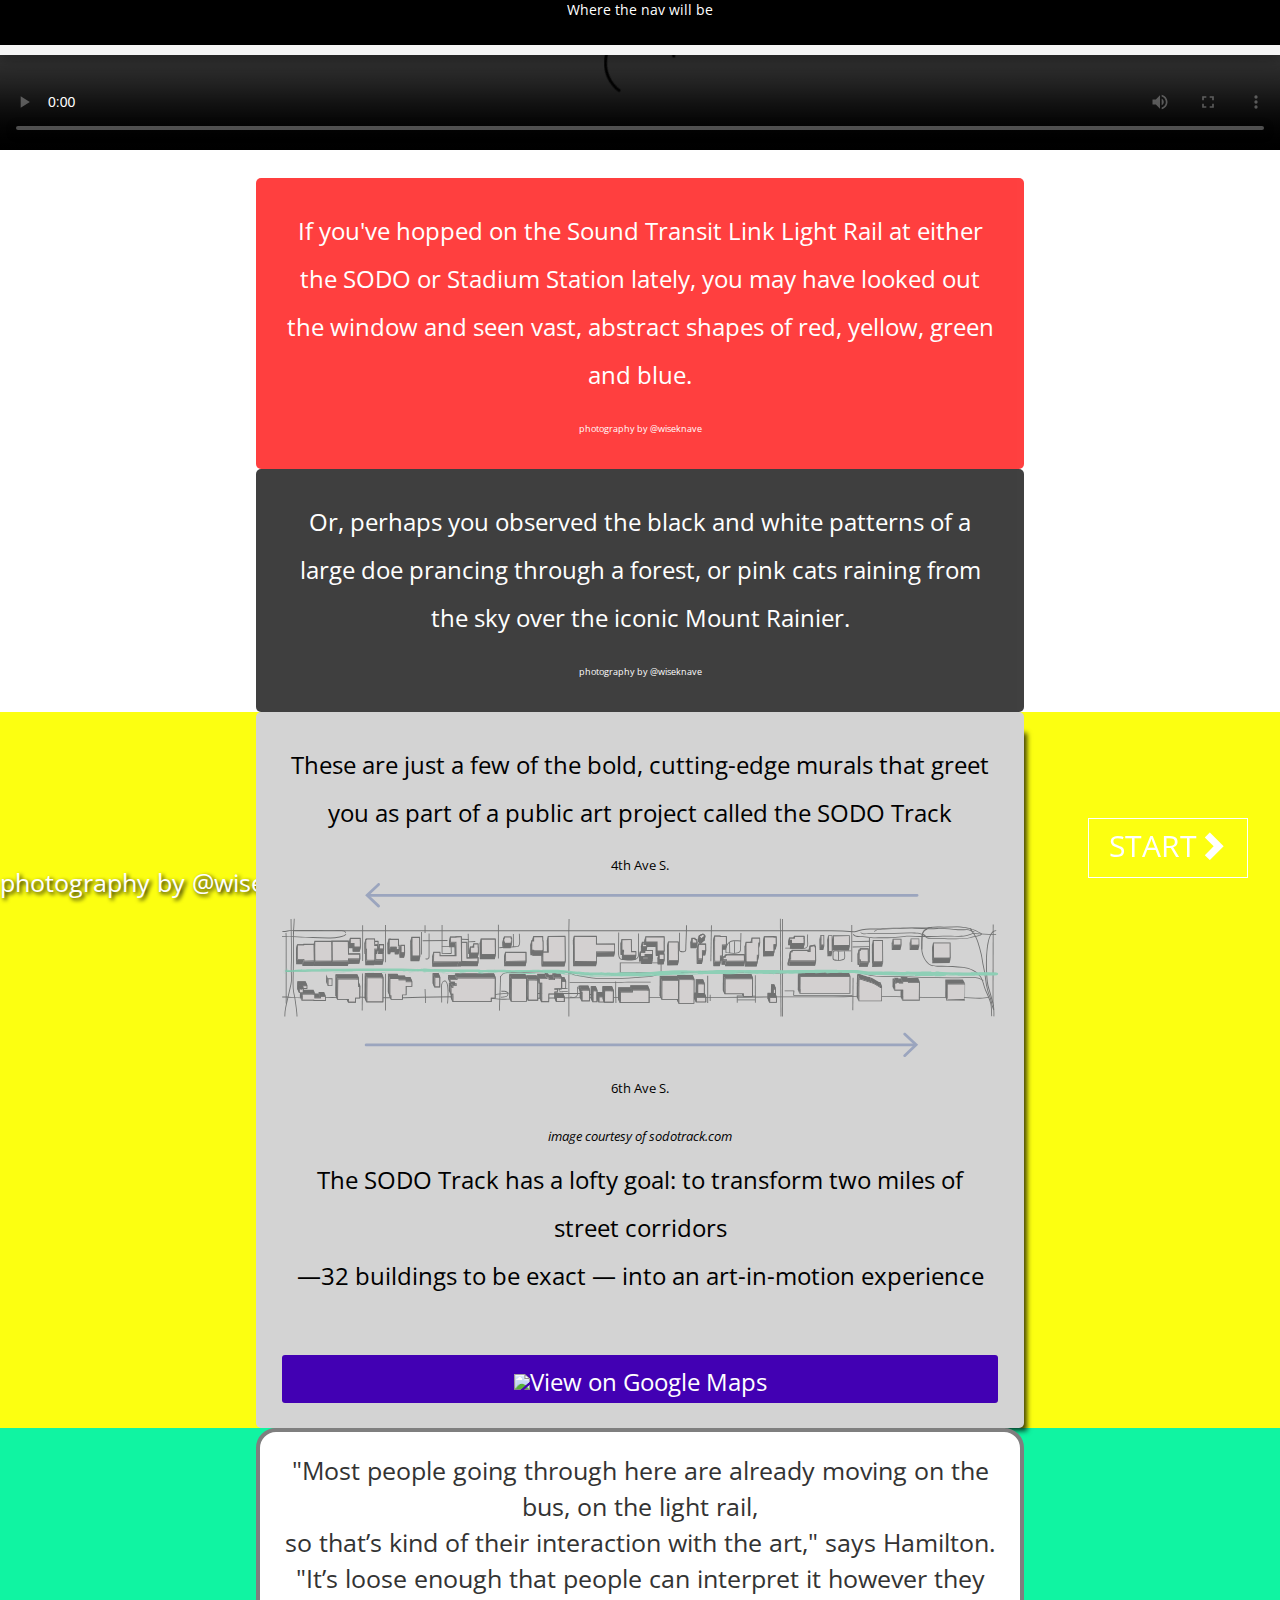
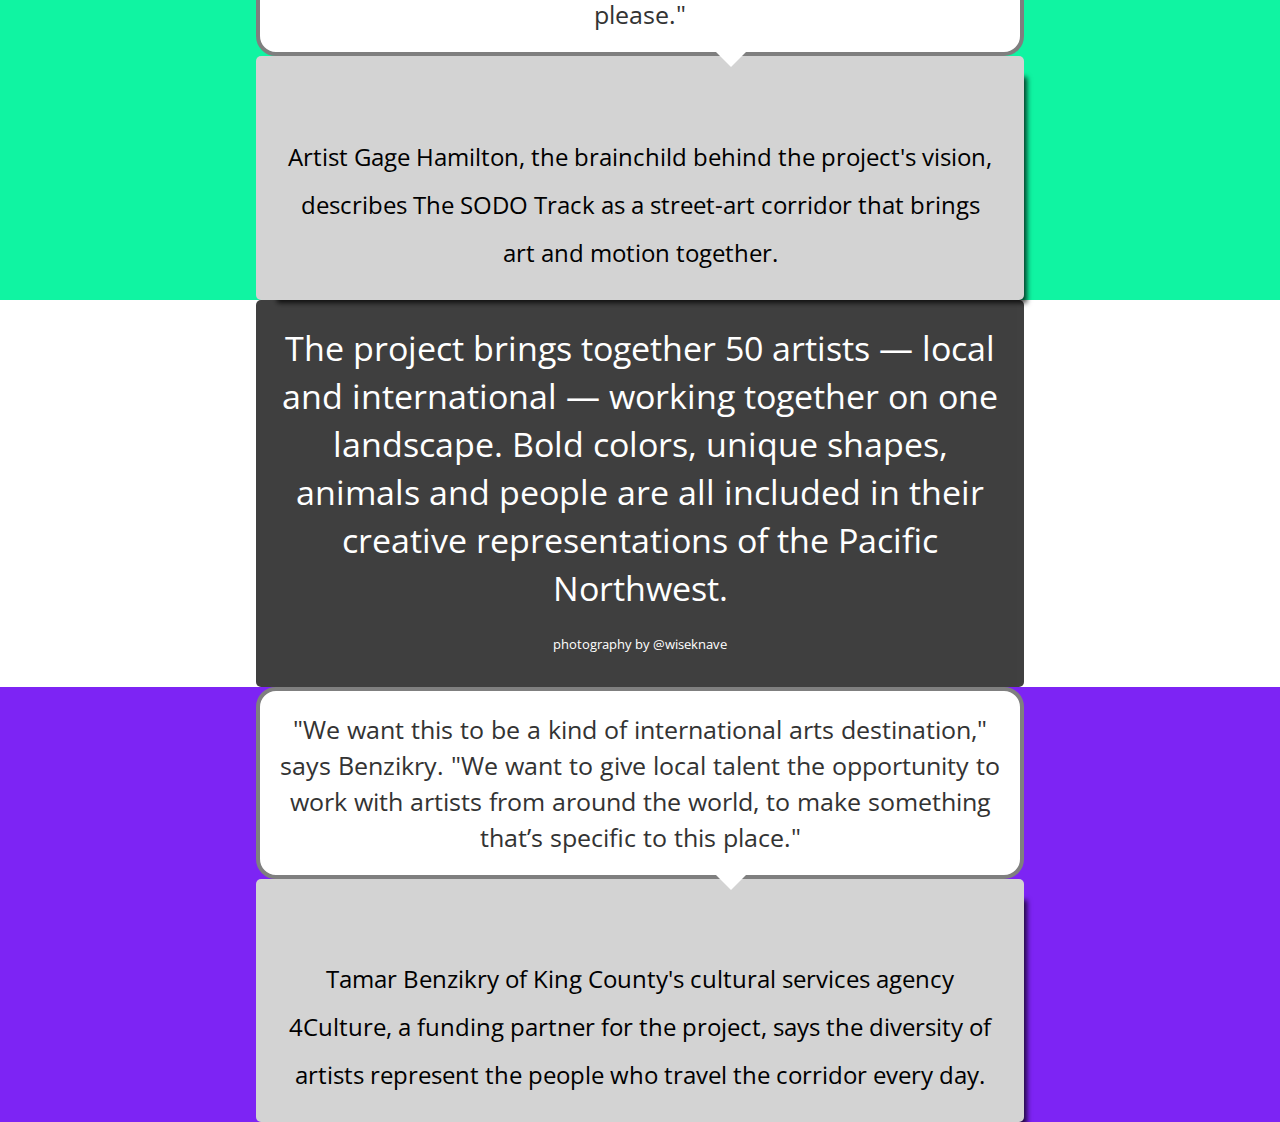
==== commit 8e7683a1: "Fixed autoplay issue" ====
--- a/sodo/fullPage.js-master 2/index.html
+++ b/sodo/fullPage.js-master 2/index.html
@@ -44,13 +44,12 @@
         <div class="slide" id="blurb2">
 
             <div class = "longtext grey shadow full">
-              <span class = "textshadow medium">These are just a few of the bold, cutting-edge murals that greet you as part of a public art project called</span> <br/><a href="http://sodotrack.com/" target="_blank" class="medium"><u>The Sodo Track</u></a>
-              <br/>
+              <span class = "textshadow medium" style="text-align: justify;">These are just a few of the bold, cutting-edge murals that greet you as part of a public art project called</span><a href="http://sodotrack.com/" target="_blank" class="medium"> the SODO Track</a><br>
               <span class = "small">4th Ave S.</span>
               <img src="../pictures/sodo_map.svg"/>
               <span class = "small">6th Ave S.</span><br/>
             <span class = "small"><i>image courtesy of sodotrack.com</i></a></span><br/>
-              <span class = "medium">The SODO Track has a lofty goal: to transform two miles of street corridors &#8212;32 buildings to be exact &#8212;
+              <span class = "medium">The SODO Track has a lofty goal: to transform two miles of street corridors<br>&#8212;32 buildings to be exact &#8212;
               into an art-in-motion experience</span>
               <p class = "spacehack">-</p>
               <a href = "https://www.google.com/maps/preview/@47.5794181,-122.3275727,17.52z" target="_blank"><div id = "mapsButton">
@@ -82,8 +81,8 @@
         </div>
         <div class="slide" id="slide4">
           <div class="bubble">
-            &#34;We want this to be a kind of international arts destination,&#34; says Benzikry.<br/>
-            &#34;We want to give local talent the opportunity to work with artists from around the world,<br/>
+            &#34;We want this to be a kind of international arts destination,&#34; says Benzikry.
+            &#34;We want to give local talent the opportunity to work with artists from around the world,
             to make something that&#8217;s specific to this place.&#34;
           </div>
           <div class = "longtext grey shadow full">
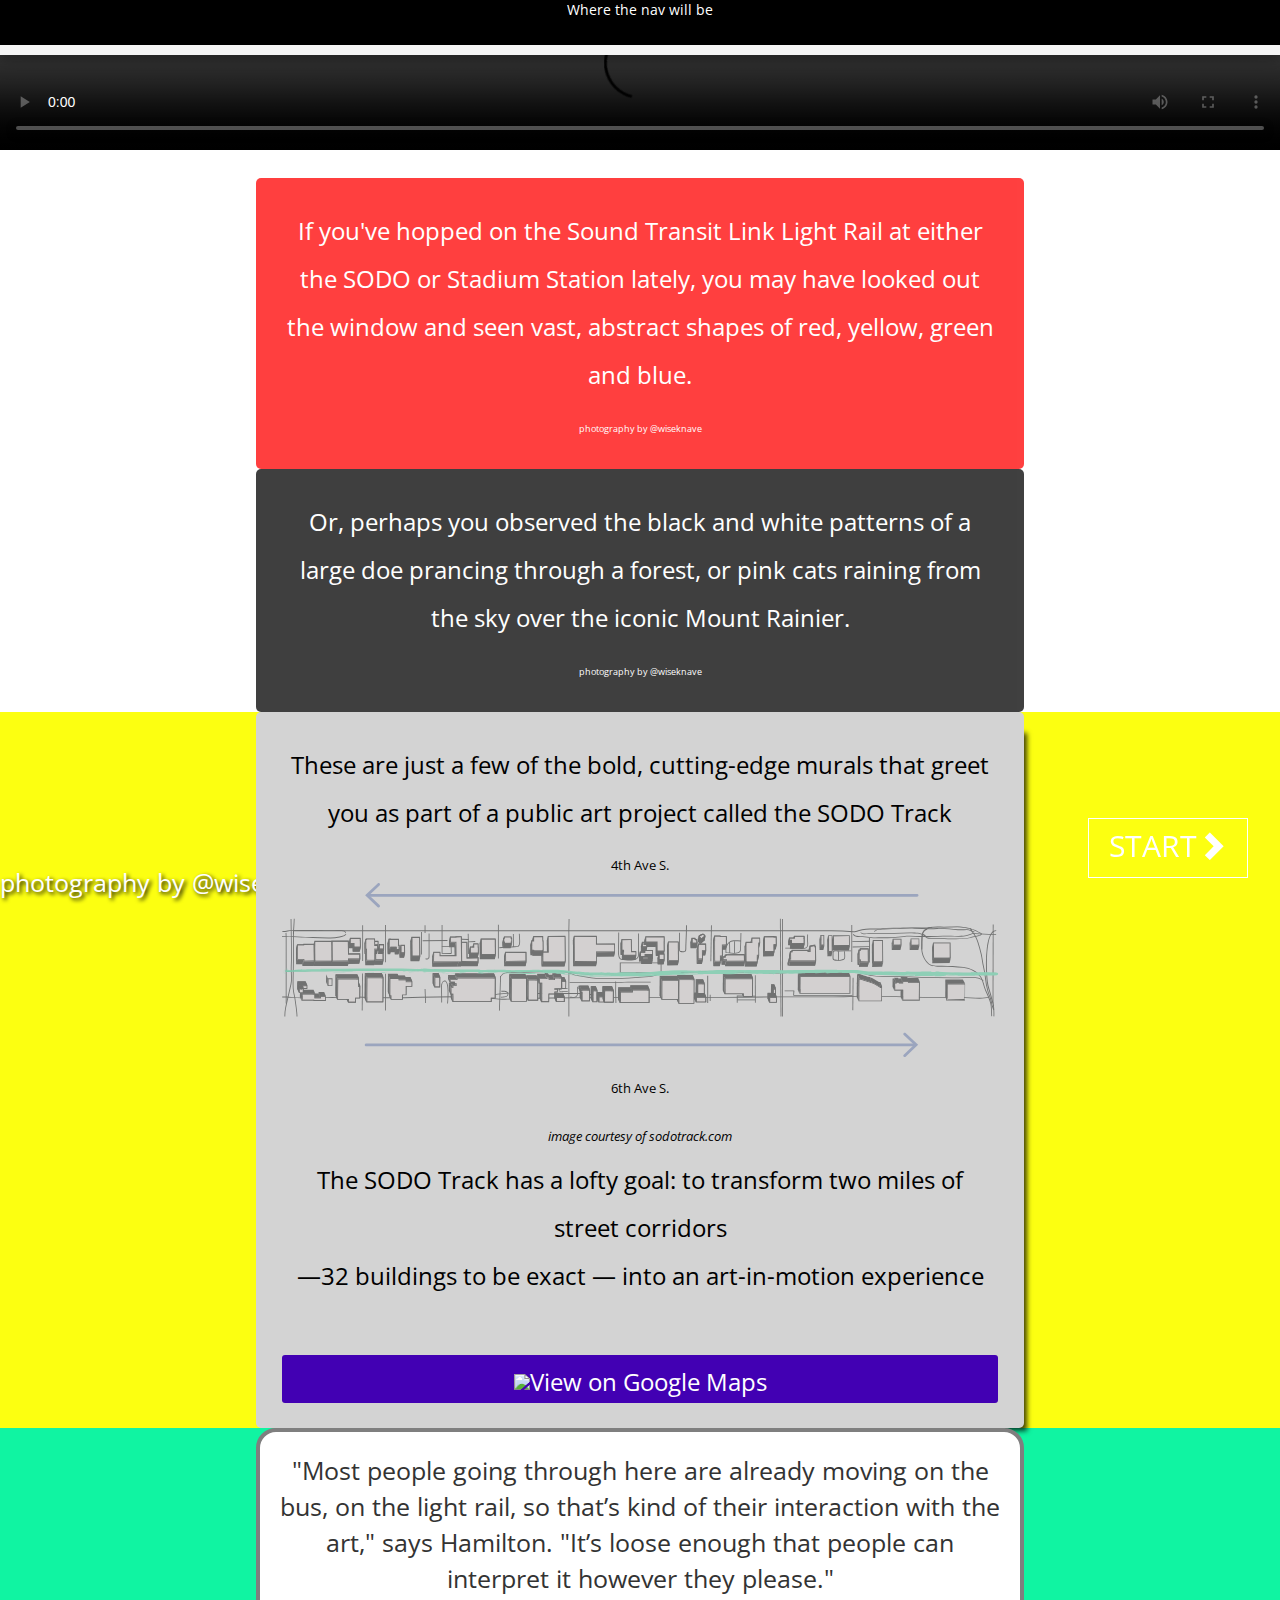
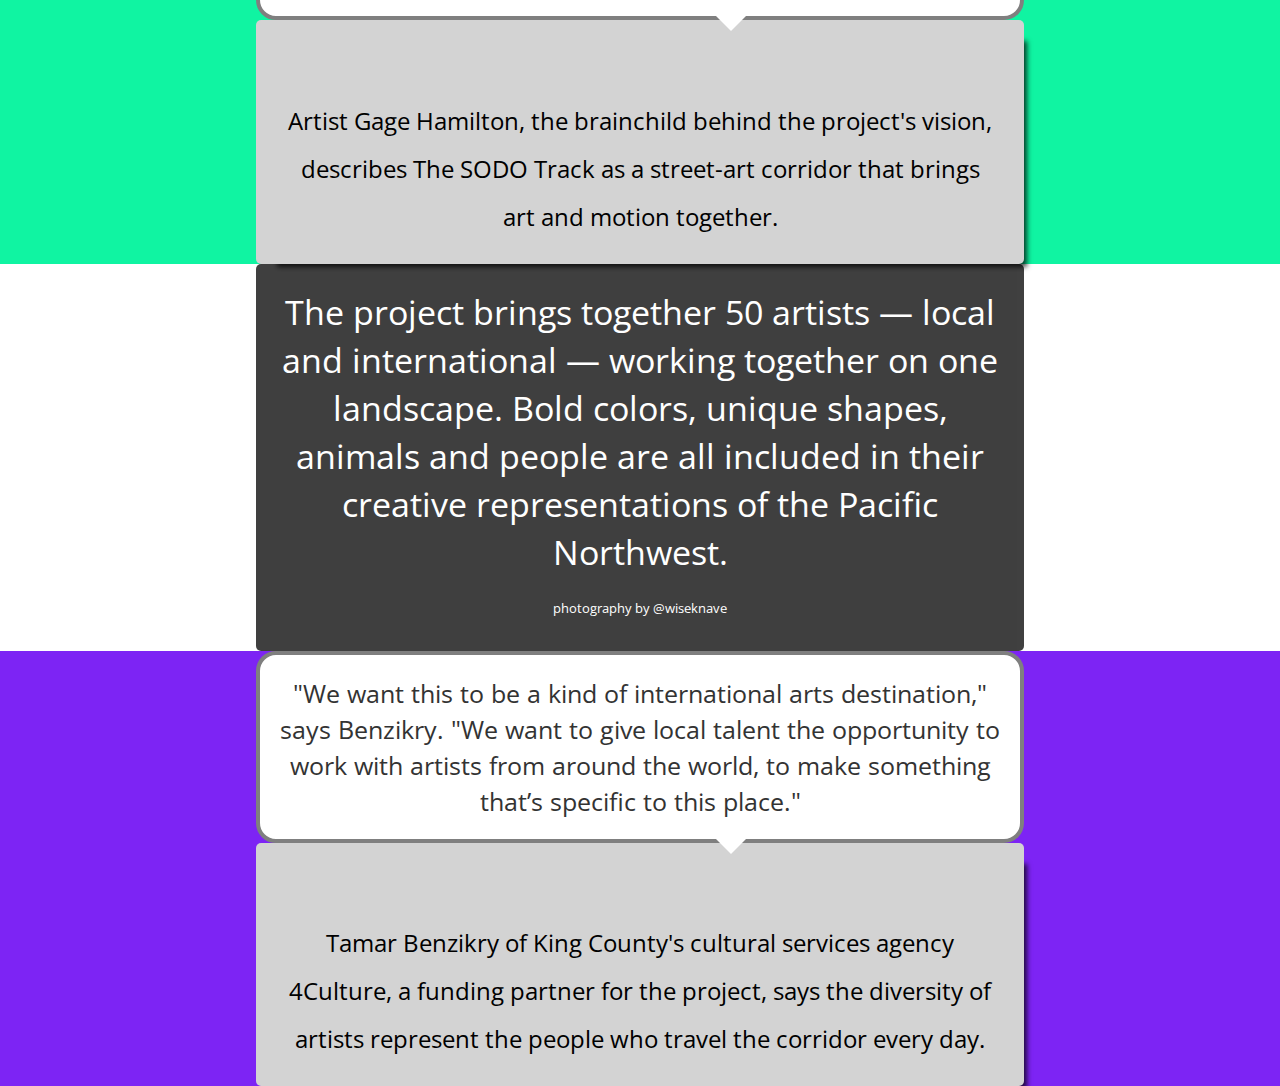
==== commit a4a2e1d1: "Fixed speech bubble straggler words" ====
--- a/sodo/fullPage.js-master 2/index.html
+++ b/sodo/fullPage.js-master 2/index.html
@@ -59,8 +59,8 @@
         </div>
         <div class="slide" id="slide2">
           <div class="bubble">
-            &#34;Most people going through here are already moving on the bus, on the light rail,<br/>
-            so that&#8217;s kind of their interaction with the art,&#34; says Hamilton.<br/>
+            &#34;Most people going through here are already moving on the bus,
+            on the light rail, so that&#8217;s kind of their interaction with the art,&#34; says Hamilton.
             &#34;It&#8217;s loose enough that people can interpret it however they please.&#34;
 
           </div>
